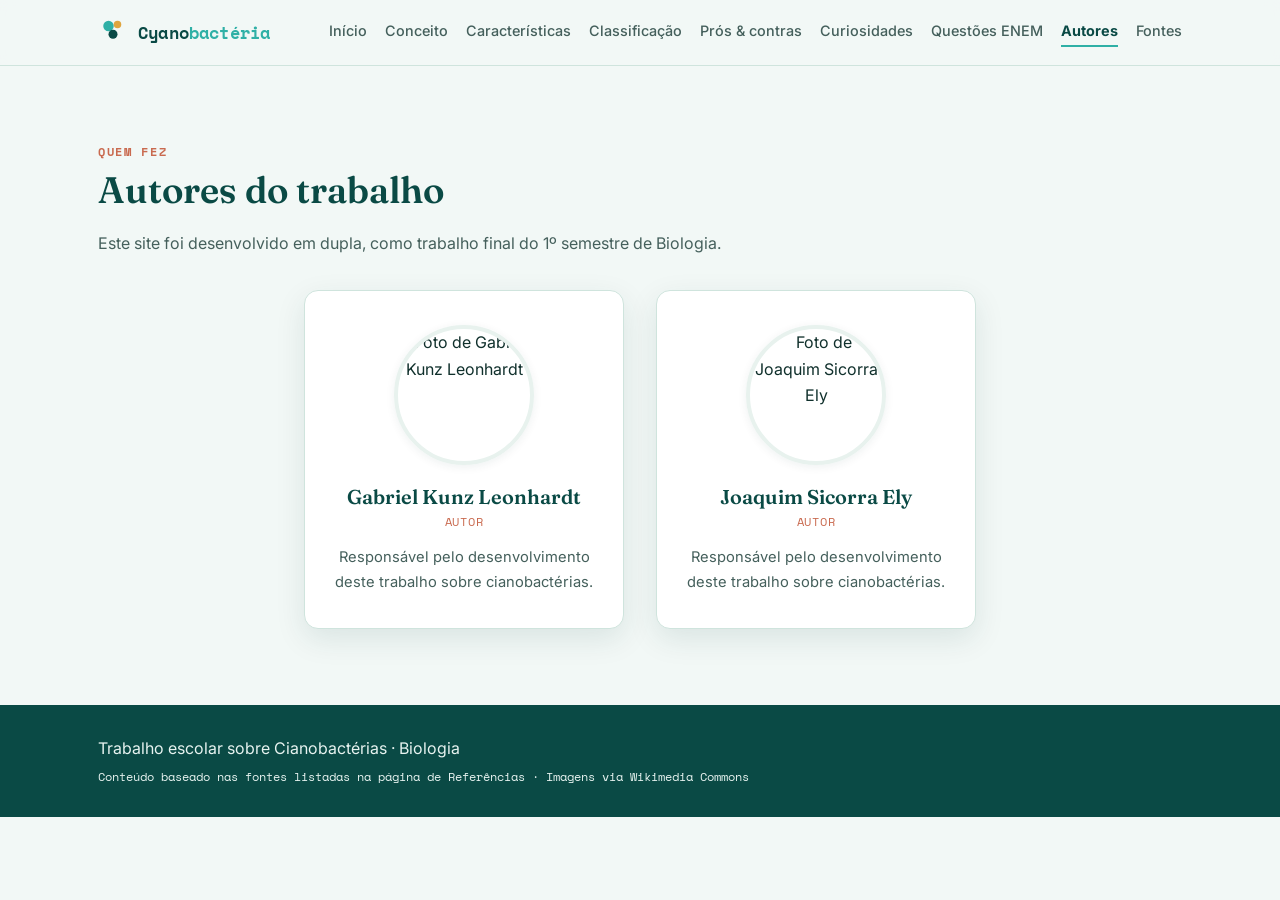
==== autores.html @ d4c62727 "Add files via upload" ====
<!DOCTYPE html>
<html lang="pt-BR">
<head>
<meta charset="UTF-8">
<meta name="viewport" content="width=device-width, initial-scale=1.0">
<title>Autores · Cianobactérias</title>
<link rel="preconnect" href="https://fonts.googleapis.com">
<link rel="preconnect" href="https://fonts.gstatic.com" crossorigin>
<link href="https://fonts.googleapis.com/css2?family=Fraunces:ital,opsz,wght@0,9..144,400;0,9..144,600;0,9..144,700;1,9..144,500&family=Inter:wght@400;500;600;700&family=Space+Mono:wght@400;700&display=swap" rel="stylesheet">
<link rel="stylesheet" href="style.css">
</head>
<body>

<header class="site-header">
  <div class="container header-inner">
    <a href="index.html" class="brand">
      <span class="brand-icon" aria-hidden="true">
        <svg viewBox="0 0 40 40" width="30" height="30">
          <circle cx="14" cy="16" r="7" fill="var(--cyan)"/>
          <circle cx="26" cy="14" r="5" fill="var(--gold)"/>
          <circle cx="20" cy="27" r="6" fill="var(--teal-deep)"/>
        </svg>
      </span>
      <span class="brand-text">Cyano<em>bactéria</em></span>
    </a>
    <nav class="main-nav" aria-label="Navegação principal">
      <a href="index.html">Início</a>
      <a href="conceito.html">Conceito</a>
      <a href="caracteristicas.html">Características</a>
      <a href="classificacao.html">Classificação</a>
      <a href="balanco.html">Prós &amp; contras</a>
      <a href="curiosidades.html">Curiosidades</a>
      <a href="enem.html">Questões ENEM</a>
      <a href="autores.html" class="active">Autores</a>
      <a href="fontes.html">Fontes</a>
    </nav>
  </div>
</header>

<main>
  <section class="section">
    <div class="container">
      <p class="eyebrow">Quem fez</p>
      <h2>Autores do trabalho</h2>
      <p style="max-width:64ch; color:var(--ink-soft);">Este site foi desenvolvido em dupla, como trabalho final do 1º semestre de Biologia.</p>

      <div class="authors-grid">
        <article class="author-card">
          <!--
            SUBSTITUA o <div class="author-photo--placeholder"> abaixo por:
            <img src="fotos/gabriel.jpg" alt="Foto de Gabriel Kunz Leonhardt" class="author-photo">
            (coloque a foto na pasta do site, ex.: /fotos/gabriel.jpg)
          -->
          <img src="img/WhatsApp Image 2026-07-13 at 10.33.16.jpeg" alt="Foto de Gabriel Kunz Leonhardt" class="author-photo">
          <h3>Gabriel Kunz Leonhardt</h3>
          <span class="author-role">Autor</span>
          <p>Responsável pelo desenvolvimento deste trabalho sobre cianobactérias.</p>
        </article>

        <article class="author-card">
          <!--
            SUBSTITUA o <div class="author-photo--placeholder"> abaixo por:
            <img src="fotos/joaquim.jpg" alt="Foto de Joaquim Sicorra Ely" class="author-photo">
          -->
          <img src="img/WhatsApp Image 2026-07-13 at 10.33.16(1).jpeg" alt="Foto de Joaquim Sicorra Ely" class="author-photo">
          <h3>Joaquim Sicorra Ely</h3>
          <span class="author-role">Autor</span>
          <p>Responsável pelo desenvolvimento deste trabalho sobre cianobactérias.</p>
        </article>
      </div>
    </div>
  </section>
</main>

<footer class="site-footer">
  <div class="container footer-inner">
    <p>Trabalho escolar sobre Cianobactérias · Biologia</p>
    <p class="footer-small">Conteúdo baseado nas fontes listadas na página de Referências · Imagens via Wikimedia Commons</p>
  </div>
</footer>

</body>
</html>
---- style.css ----
:root{
  --bg: #f2f8f6;
  --surface: #ffffff;
  --surface-alt: #e8f2ee;
  --ink: #10302c;
  --ink-soft: #45605c;
  --teal-deep: #0a4a45;
  --teal: #12766e;
  --cyan: #2fb0a6;
  --gold: #dfa53f;
  --coral: #c96a4f;
  --line: #cfe4dd;
  --shadow-sm: 0 2px 10px rgba(10,60,55,0.07);
  --shadow-md: 0 10px 30px rgba(10,60,55,0.10);
  --shadow-lg: 0 22px 50px rgba(10,60,55,0.14);
  --radius: 14px;
  --font-display: "Fraunces", serif;
  --font-body: "Inter", sans-serif;
  --font-mono: "Space Mono", monospace;
}

*, *::before, *::after{ box-sizing: border-box; }

html{
  scroll-behavior: smooth;
}

body{
  margin: 0;
  background: var(--bg);
  color: var(--ink);
  font-family: var(--font-body);
  line-height: 1.65;
  -webkit-font-smoothing: antialiased;
}

.container{
  max-width: 1140px;
  margin: 0 auto;
  padding: 0 28px;
}

h1, h2, h3, h4{
  font-family: var(--font-display);
  color: var(--teal-deep);
  margin: 0 0 0.5em 0;
  line-height: 1.15;
  font-weight: 600;
}

h1{ font-size: clamp(2.2rem, 4.5vw, 3.4rem); }
h2{ font-size: clamp(1.7rem, 3vw, 2.3rem); }
h3{ font-size: 1.25rem; }
h4{ font-size: 1.05rem; margin-bottom: 0.3em; }

p{ margin: 0 0 1em 0; color: var(--ink); }
a{ color: var(--teal); }

.eyebrow{
  font-family: var(--font-mono);
  text-transform: uppercase;
  letter-spacing: 0.14em;
  font-size: 0.75rem;
  color: var(--coral);
  margin: 0 0 0.6em 0;
  font-weight: 700;
}

/* ---------------- HEADER ---------------- */
.site-header{
  position: sticky;
  top: 0;
  z-index: 50;
  background: rgba(242, 248, 246, 0.88);
  backdrop-filter: blur(8px);
  border-bottom: 1px solid var(--line);
}

.header-inner{
  display: flex;
  align-items: center;
  justify-content: space-between;
  flex-wrap: wrap;
  gap: 12px;
  padding-top: 14px;
  padding-bottom: 14px;
}

.brand{
  display: flex;
  align-items: center;
  gap: 10px;
  text-decoration: none;
}

.brand-text{
  font-family: var(--font-mono);
  font-weight: 700;
  color: var(--teal-deep);
  font-size: 1.05rem;
  letter-spacing: 0.01em;
}

.brand-text em{ color: var(--cyan); font-style: normal; }

.main-nav{
  display: flex;
  gap: 18px;
  flex-wrap: wrap;
}

.main-nav a{
  text-decoration: none;
  color: var(--ink-soft);
  font-size: 0.9rem;
  font-weight: 500;
  border-bottom: 2px solid transparent;
  padding-bottom: 2px;
  transition: color 0.2s ease, border-color 0.2s ease;
}

.main-nav a:hover{
  color: var(--teal-deep);
  border-color: var(--gold);
}

.main-nav a.active{
  color: var(--teal-deep);
  border-color: var(--cyan);
  font-weight: 700;
}

/* ---------------- HERO ---------------- */
.hero{
  padding: 64px 0 70px;
  background:
    radial-gradient(circle at 85% 15%, rgba(223,165,63,0.16), transparent 45%),
    radial-gradient(circle at 10% 90%, rgba(47,176,166,0.18), transparent 50%);
}

.hero-inner{
  display: flex;
  align-items: center;
  gap: 56px;
  flex-wrap: wrap;
}

.hero-text{ flex: 1 1 420px; }

.hero-lede{
  font-size: 1.08rem;
  color: var(--ink-soft);
  max-width: 46ch;
}

.hero-tags{
  display: flex;
  gap: 10px;
  flex-wrap: wrap;
  margin-top: 20px;
}

.tag{
  font-family: var(--font-mono);
  font-size: 0.72rem;
  text-transform: uppercase;
  letter-spacing: 0.06em;
  background: var(--surface);
  border: 1px solid var(--line);
  color: var(--teal-deep);
  padding: 6px 12px;
  border-radius: 999px;
}

/* ---------------- SLIDE (imagem estilo lâmina de microscópio) ---------------- */
.slide{
  flex: 1 1 380px;
  max-width: 460px;
  margin: 0;
  background: var(--surface);
  border-radius: var(--radius);
  box-shadow: var(--shadow-lg);
  overflow: hidden;
  border: 1px solid var(--line);
  position: relative;
}

.slide-tab{
  display: block;
  font-family: var(--font-mono);
  font-size: 0.68rem;
  letter-spacing: 0.05em;
  text-transform: uppercase;
  color: #fff;
  background: linear-gradient(120deg, var(--teal-deep), var(--teal));
  padding: 7px 14px;
}

.slide img{
  display: block;
  width: 100%;
  height: 250px;
  object-fit: cover;
}

.slide figcaption{
  font-size: 0.85rem;
  color: var(--ink-soft);
  padding: 14px 16px 16px;
}

.fonte-img{
  display: inline-block;
  margin-top: 6px;
  font-family: var(--font-mono);
  font-size: 0.7rem;
  color: var(--cyan);
}

.slide--hero{ max-width: 480px; }
.slide--hero img{ height: 320px; }

.slide--wide{
  max-width: 100%;
  margin-top: 34px;
}
.slide--wide img{ height: 300px; }

/* ---------------- SECTIONS & CARDS ---------------- */
.section{ padding: 76px 0; }
.section--alt{ background: var(--surface-alt); }

.card{
  background: var(--surface);
  border-radius: var(--radius);
  box-shadow: var(--shadow-md);
  padding: 28px 30px;
  border: 1px solid var(--line);
}

.card--split{
  display: flex;
  gap: 40px;
  align-items: flex-start;
  flex-wrap: wrap;
  box-shadow: none;
  border: none;
  background: transparent;
  padding: 0;
}

.card-text{
  flex: 1 1 420px;
  background: var(--surface);
  border-radius: var(--radius);
  box-shadow: var(--shadow-md);
  border: 1px solid var(--line);
  padding: 30px 32px;
}

.card--wide{ margin-top: 10px; }

.grid{
  display: flex;
  flex-wrap: wrap;
  gap: 24px;
  margin-top: 28px;
}

.grid-4 > .card{ flex: 1 1 240px; }
.grid-3 > .card{ flex: 1 1 300px; }
.grid-2 > .card{ flex: 1 1 380px; }

.card--accent-teal{ border-left: 5px solid var(--teal); }
.card--accent-gold{ border-left: 5px solid var(--gold); }
.card--accent-cyan{ border-left: 5px solid var(--cyan); }
.card--accent-deep{ border-left: 5px solid var(--teal-deep); }
.card h3{ color: var(--teal-deep); }

.card--fact{
  font-family: var(--font-body);
  border-top: 4px solid var(--gold);
}
.card--fact p{ margin: 0; color: var(--ink); font-size: 0.98rem; }

.card--positive{ border-top: 5px solid var(--teal); }
.card--negative{ border-top: 5px solid var(--coral); }
.card--positive h3{ color: var(--teal); }
.card--negative h3{ color: var(--coral); }

.card ul{ padding-left: 1.2em; margin: 0; }
.card li{ margin-bottom: 10px; }

.sources ul{ padding-left: 1.2em; }
.sources li{ margin-bottom: 8px; color: var(--ink-soft); }
.sources-imgs{
  margin-top: 18px;
  padding-top: 16px;
  border-top: 1px dashed var(--line);
  font-size: 0.92rem;
  color: var(--ink-soft);
}

.fonte{
  font-family: var(--font-mono);
  font-size: 0.78rem;
  color: var(--ink-soft);
  margin-top: 22px;
}

/* ---------------- TIMELINE ---------------- */
.timeline-title{
  margin-top: 56px;
  font-size: 1.2rem;
}

.timeline{
  list-style: none;
  margin: 26px 0 0 0;
  padding: 0;
  border-left: 3px solid var(--cyan);
  display: flex;
  flex-direction: column;
  gap: 30px;
}

.timeline-item{
  position: relative;
  padding-left: 30px;
}

.timeline-item::before{
  content: "";
  position: absolute;
  left: -9px;
  top: 4px;
  width: 15px;
  height: 15px;
  border-radius: 50%;
  background: var(--gold);
  border: 3px solid var(--bg);
  box-shadow: 0 0 0 2px var(--cyan);
}

.timeline-mark{
  display: inline-block;
  font-family: var(--font-mono);
  font-size: 0.75rem;
  text-transform: uppercase;
  letter-spacing: 0.05em;
  color: #fff;
  background: var(--teal-deep);
  padding: 4px 10px;
  border-radius: 6px;
  margin-bottom: 8px;
}

.timeline-content{
  background: var(--surface);
  border-radius: var(--radius);
  box-shadow: var(--shadow-sm);
  border: 1px solid var(--line);
  padding: 18px 22px;
}

.timeline-content p{ margin: 0; color: var(--ink-soft); }

/* ---------------- HOME / LINK CARDS (novo) ---------------- */
.link-grid{
  display: flex;
  flex-wrap: wrap;
  gap: 22px;
  margin-top: 30px;
}

.link-card{
  flex: 1 1 250px;
  background: var(--surface);
  border-radius: var(--radius);
  box-shadow: var(--shadow-md);
  border: 1px solid var(--line);
  padding: 26px 24px;
  text-decoration: none;
  display: block;
  transition: transform 0.2s ease, box-shadow 0.2s ease;
}

.link-card:hover{
  transform: translateY(-4px);
  box-shadow: var(--shadow-lg);
}

.link-card h3{ margin: 0 0 8px 0; }
.link-card p{ margin: 0; color: var(--ink-soft); font-size: 0.92rem; }

.link-card-arrow{
  font-family: var(--font-mono);
  font-size: 0.78rem;
  color: var(--cyan);
  margin-top: 14px;
  display: inline-block;
}

/* ---------------- AUTORES (novo) ---------------- */
.authors-grid{
  display: flex;
  flex-wrap: wrap;
  gap: 32px;
  margin-top: 34px;
  justify-content: center;
}

.author-card{
  flex: 1 1 280px;
  max-width: 320px;
  background: var(--surface);
  border-radius: var(--radius);
  box-shadow: var(--shadow-md);
  border: 1px solid var(--line);
  padding: 34px 26px;
  text-align: center;
}

.author-photo{
  width: 140px;
  height: 140px;
  border-radius: 50%;
  object-fit: cover;
  margin: 0 auto 20px;
  display: block;
  border: 4px solid var(--surface-alt);
  box-shadow: var(--shadow-sm);
}

.author-photo--placeholder{
  width: 140px;
  height: 140px;
  border-radius: 50%;
  margin: 0 auto 20px;
  display: flex;
  align-items: center;
  justify-content: center;
  font-family: var(--font-display);
  font-size: 2.2rem;
  font-weight: 700;
  color: #fff;
  background: linear-gradient(135deg, var(--teal), var(--cyan));
}

.author-card h3{ margin-bottom: 4px; }

.author-role{
  font-family: var(--font-mono);
  font-size: 0.72rem;
  text-transform: uppercase;
  letter-spacing: 0.06em;
  color: var(--coral);
  margin-bottom: 14px;
  display: block;
}

.author-card p{ color: var(--ink-soft); font-size: 0.92rem; margin: 0; }

/* ---------------- QUESTÕES ENEM (novo) ---------------- */
.enem-question{
  background: var(--surface);
  border-radius: var(--radius);
  box-shadow: var(--shadow-md);
  border: 1px solid var(--line);
  padding: 30px 32px;
  margin-bottom: 30px;
}

.enem-tag{
  display: inline-block;
  font-family: var(--font-mono);
  font-size: 0.7rem;
  text-transform: uppercase;
  letter-spacing: 0.05em;
  color: #fff;
  background: var(--teal-deep);
  padding: 4px 12px;
  border-radius: 6px;
  margin-bottom: 16px;
}

.enem-alternatives{
  list-style: none;
  padding: 0;
  margin: 18px 0;
}

.enem-alternatives li{
  padding: 10px 14px;
  border-radius: 8px;
  margin-bottom: 8px;
  background: var(--surface-alt);
  color: var(--ink);
  font-size: 0.96rem;
}

.enem-alternatives li.correct{
  background: rgba(47,176,166,0.16);
  border: 1px solid var(--teal);
  font-weight: 600;
}

.enem-toggle{
  font-family: var(--font-mono);
  font-size: 0.78rem;
  text-transform: uppercase;
  letter-spacing: 0.04em;
  color: #fff;
  background: var(--coral);
  border: none;
  padding: 10px 20px;
  border-radius: 999px;
  cursor: pointer;
  transition: opacity 0.2s ease;
}

.enem-toggle:hover{ opacity: 0.88; }

.enem-resolution{
  display: none;
  margin-top: 20px;
  padding-top: 20px;
  border-top: 1px dashed var(--line);
  color: var(--ink-soft);
}

.enem-resolution.open{ display: block; }
.enem-resolution strong{ color: var(--teal-deep); }

/* ---------------- FONTES / REFERÊNCIAS (novo) ---------------- */
.sources-group-title{
  font-family: var(--font-mono);
  text-transform: uppercase;
  letter-spacing: 0.1em;
  font-size: 0.78rem;
  color: var(--teal);
  margin: 30px 0 12px;
}

.sources-group-title:first-child{ margin-top: 0; }

.book-list{ padding-left: 1.2em; margin: 0; }
.book-list li{ margin-bottom: 12px; color: var(--ink-soft); }
.book-list strong{ color: var(--ink); }

/* ---------------- FOOTER ---------------- */
.site-footer{
  background: var(--teal-deep);
  color: #e7f3f0;
  padding: 30px 0;
}

.footer-inner p{ margin: 0; color: #e7f3f0; }

.footer-small{
  font-family: var(--font-mono);
  font-size: 0.75rem;
  color: #a9d3cc;
  margin-top: 6px !important;
}

/* ---------------- RESPONSIVE ---------------- */
@media (max-width: 720px){
  .hero-inner{ flex-direction: column; }
  .card--split{ flex-direction: column; }
  .section{ padding: 54px 0; }
  .main-nav{ gap: 12px; }
  .main-nav a{ font-size: 0.82rem; }
  .authors-grid{ gap: 22px; }
}

@media (prefers-reduced-motion: reduce){
  html{ scroll-behavior: auto; }
}
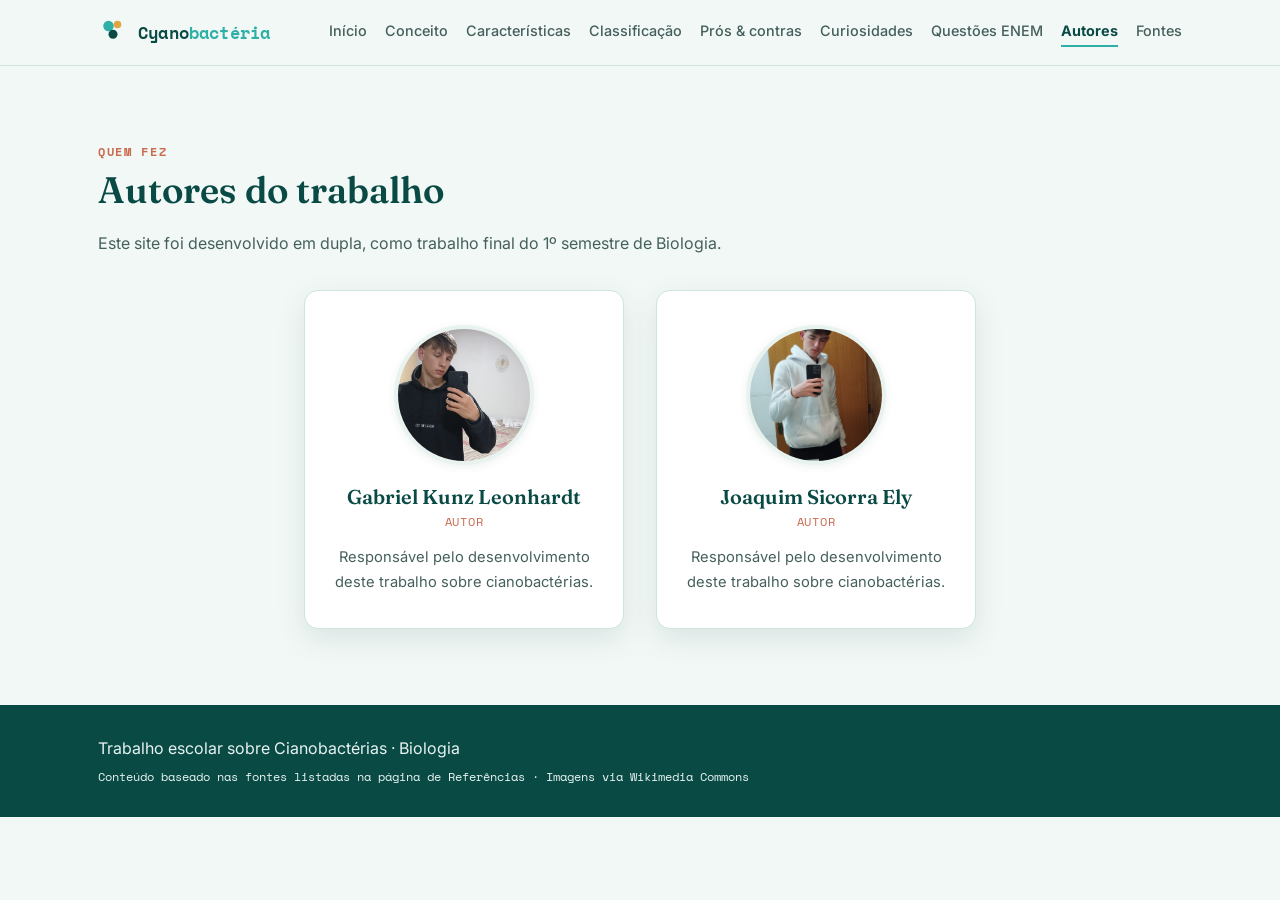
==== commit 2fd89eb5: "Update autores.html" ====
--- a/autores.html
+++ b/autores.html
@@ -46,11 +46,7 @@
 
       <div class="authors-grid">
         <article class="author-card">
-          <!--
-            SUBSTITUA o <div class="author-photo--placeholder"> abaixo por:
-            <img src="fotos/gabriel.jpg" alt="Foto de Gabriel Kunz Leonhardt" class="author-photo">
-            (coloque a foto na pasta do site, ex.: /fotos/gabriel.jpg)
-          -->
+        
           <img src="img/WhatsApp Image 2026-07-13 at 10.33.16.jpeg" alt="Foto de Gabriel Kunz Leonhardt" class="author-photo">
           <h3>Gabriel Kunz Leonhardt</h3>
           <span class="author-role">Autor</span>
@@ -58,10 +54,7 @@
         </article>
 
         <article class="author-card">
-          <!--
-            SUBSTITUA o <div class="author-photo--placeholder"> abaixo por:
-            <img src="fotos/joaquim.jpg" alt="Foto de Joaquim Sicorra Ely" class="author-photo">
-          -->
+         
           <img src="img/WhatsApp Image 2026-07-13 at 10.33.16(1).jpeg" alt="Foto de Joaquim Sicorra Ely" class="author-photo">
           <h3>Joaquim Sicorra Ely</h3>
           <span class="author-role">Autor</span>
